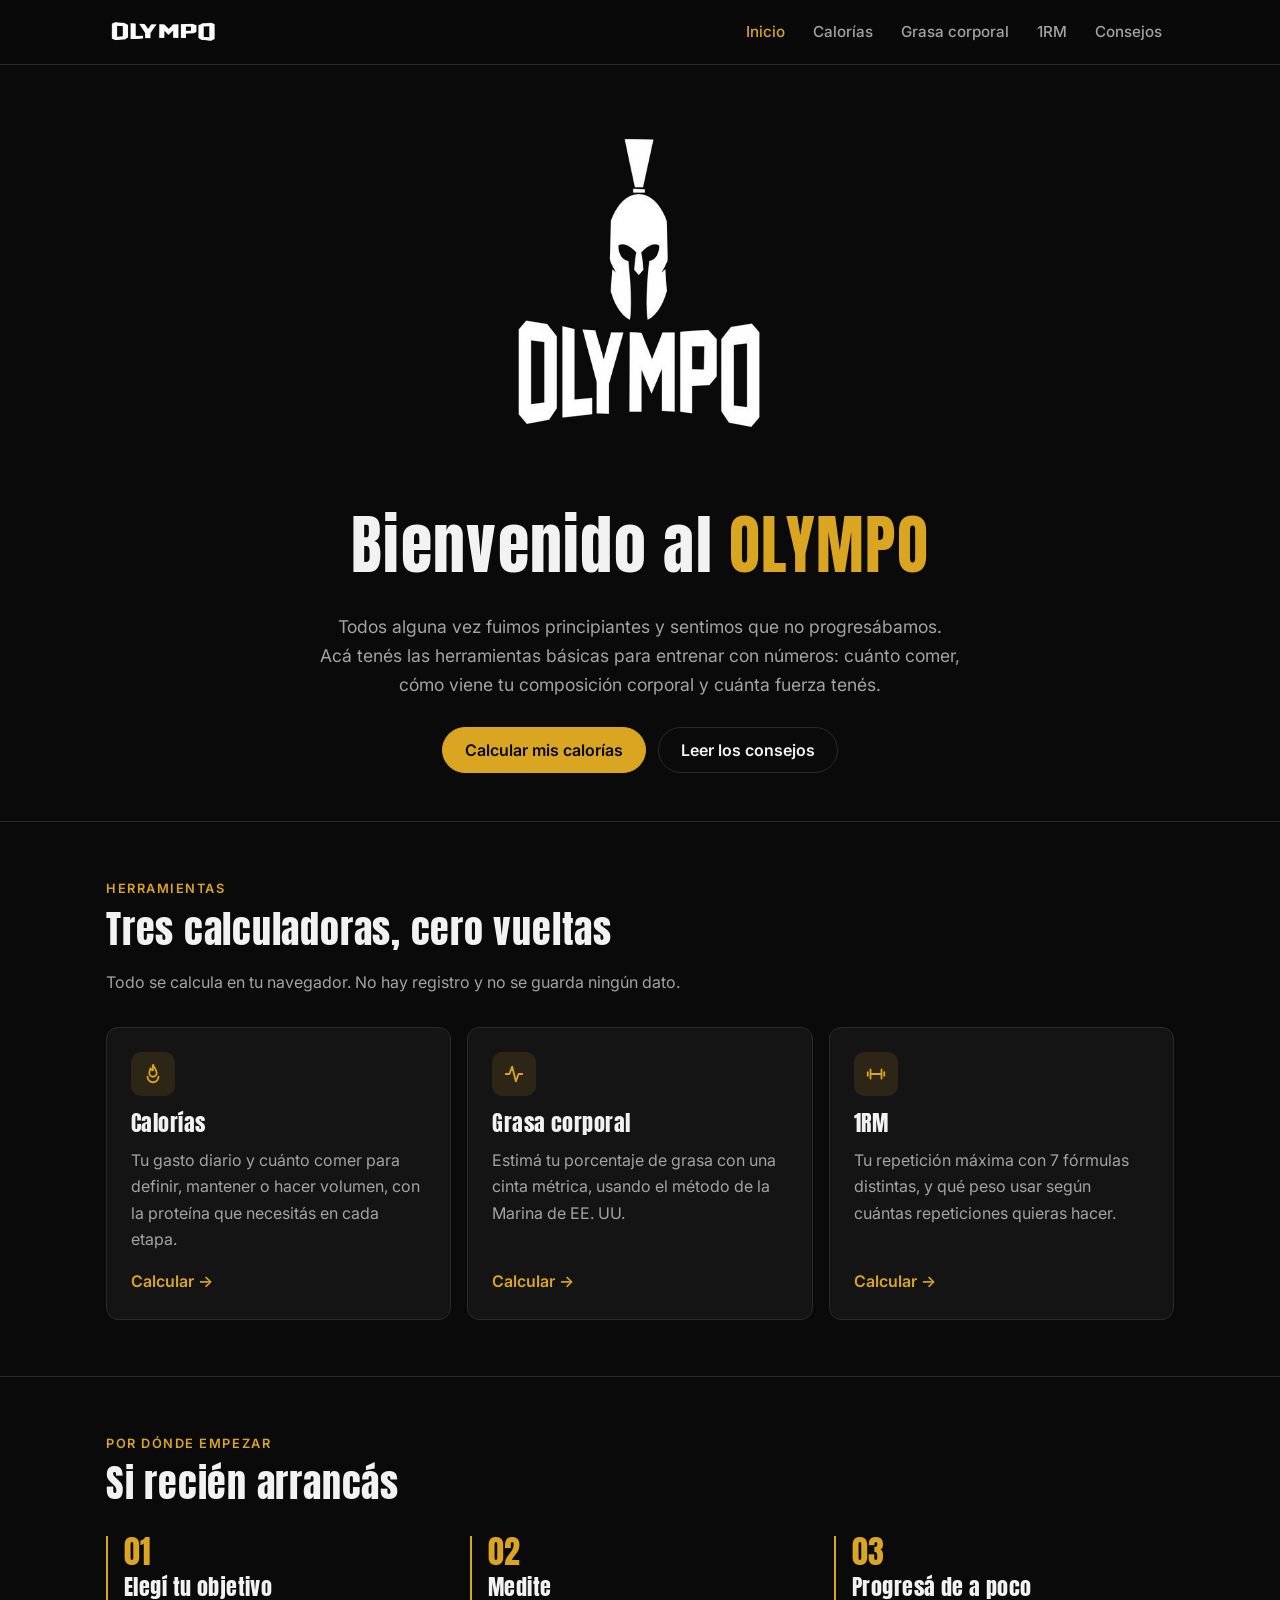
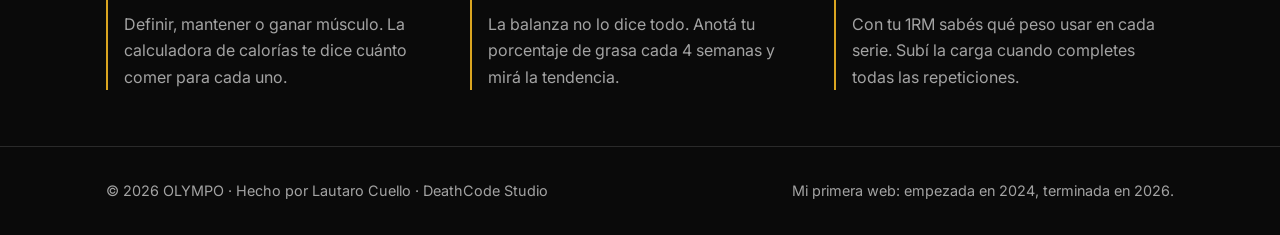
==== index.html @ 26dda4a0 "Rediseño completo, calculadoras corregidas y página de consejos" ====
<!DOCTYPE html>
<html lang="es">
<head>
  <meta charset="UTF-8">
  <meta name="viewport" content="width=device-width, initial-scale=1.0">
  <title>OLYMPO · Calculadoras para progresar en el gym</title>
  <meta name="description" content="Calculá tus calorías, tu porcentaje de grasa corporal y tu 1RM. Herramientas gratis para progresar en el gimnasio.">
  <meta name="theme-color" content="#0a0a0a">
  <link rel="icon" href="assets/img/favicon.png" type="image/png">
  <link rel="apple-touch-icon" href="assets/img/apple-touch-icon.png">
  <link rel="preconnect" href="https://fonts.googleapis.com">
  <link rel="preconnect" href="https://fonts.gstatic.com" crossorigin>
  <link href="https://fonts.googleapis.com/css2?family=Anton&family=Inter:wght@400;500;600;700&display=swap" rel="stylesheet">
  <link rel="stylesheet" href="assets/css/styles.css">
</head>
<body>
  <a class="skip-link" href="#contenido">Saltar al contenido</a>

  <header class="site-header">
    <div class="container">
      <a class="brand" href="index.html" aria-label="OLYMPO, inicio">
        <img src="assets/img/wordmark.jpg" alt="OLYMPO" width="721" height="165">
      </a>
      <button class="nav-toggle" type="button" aria-expanded="false" aria-controls="site-nav">Menú</button>
      <nav id="site-nav" class="site-nav" aria-label="Principal">
        <ul>
          <li><a href="index.html" aria-current="page">Inicio</a></li>
          <li><a href="calorias.html">Calorías</a></li>
          <li><a href="grasa-corporal.html">Grasa corporal</a></li>
          <li><a href="1rm.html">1RM</a></li>
          <li><a href="consejos.html">Consejos</a></li>
        </ul>
      </nav>
    </div>
  </header>

  <main id="contenido">
    <section class="hero">
      <div class="container">
        <img class="hero-logo" src="assets/img/logo.jpg" alt="" width="388" height="349">
        <h1>Bienvenido al <span class="accent">OLYMPO</span></h1>
        <p class="lead">
          Todos alguna vez fuimos principiantes y sentimos que no progresábamos.
          Acá tenés las herramientas básicas para entrenar con números: cuánto comer,
          cómo viene tu composición corporal y cuánta fuerza tenés.
        </p>
        <div class="hero-actions">
          <a class="btn" href="calorias.html">Calcular mis calorías</a>
          <a class="btn btn-ghost" href="consejos.html">Leer los consejos</a>
        </div>
      </div>
    </section>

    <section class="section" aria-labelledby="titulo-herramientas">
      <div class="container">
        <div class="section-head">
          <span class="eyebrow">Herramientas</span>
          <h2 id="titulo-herramientas">Tres calculadoras, cero vueltas</h2>
          <p class="muted">Todo se calcula en tu navegador. No hay registro y no se guarda ningún dato.</p>
        </div>

        <div class="cards">
          <a class="card" href="calorias.html">
            <span class="card-icon" aria-hidden="true">
              <svg width="22" height="22" viewBox="0 0 24 24" fill="none" stroke="currentColor" stroke-width="2" stroke-linecap="round" stroke-linejoin="round"><path d="M12 2c1 3 4 5 4 9a4 4 0 0 1-8 0c0-2 1-3 1-5 1 1 2 2 3 2 0-2-1-4 0-6z"/><path d="M6 15a6 6 0 0 0 12 0"/></svg>
            </span>
            <h3>Calorías</h3>
            <p>Tu gasto diario y cuánto comer para definir, mantener o hacer volumen, con la proteína que necesitás en cada etapa.</p>
            <span class="card-link">Calcular →</span>
          </a>

          <a class="card" href="grasa-corporal.html">
            <span class="card-icon" aria-hidden="true">
              <svg width="22" height="22" viewBox="0 0 24 24" fill="none" stroke="currentColor" stroke-width="2" stroke-linecap="round" stroke-linejoin="round"><path d="M3 12h4l3-8 4 16 3-8h4"/></svg>
            </span>
            <h3>Grasa corporal</h3>
            <p>Estimá tu porcentaje de grasa con una cinta métrica, usando el método de la Marina de EE. UU.</p>
            <span class="card-link">Calcular →</span>
          </a>

          <a class="card" href="1rm.html">
            <span class="card-icon" aria-hidden="true">
              <svg width="22" height="22" viewBox="0 0 24 24" fill="none" stroke="currentColor" stroke-width="2" stroke-linecap="round" stroke-linejoin="round"><path d="M6 7v10M18 7v10M3 10v4M21 10v4M6 12h12"/></svg>
            </span>
            <h3>1RM</h3>
            <p>Tu repetición máxima con 7 fórmulas distintas, y qué peso usar según cuántas repeticiones quieras hacer.</p>
            <span class="card-link">Calcular →</span>
          </a>
        </div>
      </div>
    </section>

    <section class="section" aria-labelledby="titulo-empezar">
      <div class="container">
        <div class="section-head">
          <span class="eyebrow">Por dónde empezar</span>
          <h2 id="titulo-empezar">Si recién arrancás</h2>
        </div>
        <ol class="steps">
          <li>
            <h3>Elegí tu objetivo</h3>
            <p>Definir, mantener o ganar músculo. La calculadora de calorías te dice cuánto comer para cada uno.</p>
          </li>
          <li>
            <h3>Medite</h3>
            <p>La balanza no lo dice todo. Anotá tu porcentaje de grasa cada 4 semanas y mirá la tendencia.</p>
          </li>
          <li>
            <h3>Progresá de a poco</h3>
            <p>Con tu 1RM sabés qué peso usar en cada serie. Subí la carga cuando completes todas las repeticiones.</p>
          </li>
        </ol>
      </div>
    </section>
  </main>

  <footer class="site-footer">
    <div class="container">
      <p>© <span id="anio">2026</span> OLYMPO · Hecho por Lautaro Cuello · DeathCode Studio</p>
      <p>Mi primera web: empezada en 2024, terminada en 2026.</p>
    </div>
  </footer>

  <script src="assets/js/nav.js"></script>
</body>
</html>
---- assets/css/styles.css ----
/* ============ OLYMPO — estilos compartidos ============ */

:root {
  --bg: #0a0a0a;
  --surface: #141414;
  --surface-2: #1c1c1c;
  --border: #2a2a2a;
  --text: #f2f2f2;
  --muted: #a3a3a3;
  --gold: #daa520;
  --gold-soft: rgba(218, 165, 32, 0.12);
  --gold-dark: #8b6508;
  --danger: #f87171;

  --font-display: "Anton", Impact, "Arial Narrow", sans-serif;
  --font-body: "Inter", system-ui, -apple-system, "Segoe UI", Roboto, sans-serif;

  --radius: 12px;
  --gutter: 16px;
  --max: 1100px;
}

*,
*::before,
*::after {
  box-sizing: border-box;
}

html {
  scroll-behavior: smooth;
}

body {
  margin: 0;
  background: var(--bg);
  color: var(--text);
  font-family: var(--font-body);
  font-size: 1rem;
  line-height: 1.65;
  -webkit-font-smoothing: antialiased;
}

img {
  max-width: 100%;
  display: block;
}

a {
  color: var(--gold);
}

h1,
h2,
h3 {
  font-family: var(--font-display);
  font-weight: 400;
  letter-spacing: 0.02em;
  line-height: 1.1;
  margin: 0 0 0.5em;
}

h1 { font-size: clamp(2.4rem, 6vw, 4rem); }
h2 { font-size: clamp(1.7rem, 3.5vw, 2.4rem); }
h3 { font-size: 1.35rem; }

p { margin: 0 0 1em; }

.accent { color: var(--gold); }
.muted { color: var(--muted); }

.container {
  width: 100%;
  max-width: var(--max);
  margin: 0 auto;
  padding: 0 var(--gutter);
}

.skip-link {
  position: absolute;
  left: -999px;
  top: 8px;
  background: var(--gold);
  color: #000;
  padding: 8px 12px;
  border-radius: 6px;
  z-index: 100;
}
.skip-link:focus { left: 8px; }

:focus-visible {
  outline: 2px solid var(--gold);
  outline-offset: 3px;
}

/* ---------- Encabezado ---------- */

.site-header {
  position: sticky;
  top: 0;
  z-index: 50;
  background: rgba(10, 10, 10, 0.92);
  backdrop-filter: blur(8px);
  border-bottom: 1px solid var(--border);
}

.site-header .container {
  display: flex;
  align-items: center;
  justify-content: space-between;
  min-height: 64px;
  gap: 16px;
}

.brand {
  display: flex;
  align-items: center;
}
.brand img {
  height: 26px;
  width: auto;
  mix-blend-mode: lighten; /* el JPG tiene fondo negro: así se funde con la página */
}

.nav-toggle {
  display: none;
  background: none;
  border: 1px solid var(--border);
  color: var(--text);
  border-radius: 8px;
  padding: 8px 12px;
  font: inherit;
  cursor: pointer;
}

.site-nav ul {
  list-style: none;
  display: flex;
  gap: 4px;
  margin: 0;
  padding: 0;
}

.site-nav a {
  display: block;
  padding: 8px 12px;
  border-radius: 8px;
  color: var(--muted);
  text-decoration: none;
  font-weight: 500;
  font-size: 0.95rem;
  transition: color 0.2s, background-color 0.2s;
}
.site-nav a:hover { color: var(--text); background: var(--surface-2); }
.site-nav a[aria-current="page"] { color: var(--gold); }

@media (max-width: 760px) {
  .nav-toggle { display: inline-block; }
  .site-nav {
    position: absolute;
    top: 100%;
    left: 0;
    right: 0;
    background: var(--bg);
    border-bottom: 1px solid var(--border);
    display: none;
  }
  .site-nav.is-open { display: block; }
  .site-nav ul {
    flex-direction: column;
    padding: 8px var(--gutter) 16px;
  }
  .site-nav a { padding: 12px; }
}

/* ---------- Botones ---------- */

.btn {
  display: inline-flex;
  align-items: center;
  justify-content: center;
  gap: 8px;
  padding: 12px 22px;
  border-radius: 999px;
  border: 1px solid var(--gold);
  background: var(--gold);
  color: #0a0a0a;
  font: 600 1rem var(--font-body);
  text-decoration: none;
  cursor: pointer;
  transition: background-color 0.2s, color 0.2s, transform 0.1s;
}
.btn:hover { background: #e8b52e; }
.btn:active { transform: translateY(1px); }

.btn-ghost {
  background: transparent;
  color: var(--text);
  border-color: var(--border);
}
.btn-ghost:hover { background: var(--surface-2); }

/* ---------- Portada ---------- */

.hero {
  padding: 64px 0 48px;
  text-align: center;
}
.hero-logo {
  width: min(260px, 60vw);
  margin: 0 auto 32px;
  mix-blend-mode: lighten;
}
.hero .lead {
  max-width: 640px;
  margin: 0 auto 1em;
  color: var(--muted);
  font-size: 1.1rem;
}
.hero-actions {
  display: flex;
  flex-wrap: wrap;
  justify-content: center;
  gap: 12px;
  margin-top: 28px;
}

.section {
  padding: 56px 0;
  border-top: 1px solid var(--border);
}
.section-head {
  max-width: 640px;
  margin-bottom: 32px;
}
.eyebrow {
  display: block;
  color: var(--gold);
  font-size: 0.8rem;
  font-weight: 600;
  letter-spacing: 0.12em;
  text-transform: uppercase;
  margin-bottom: 8px;
}

.cards {
  display: grid;
  grid-template-columns: repeat(auto-fit, minmax(240px, 1fr));
  gap: 16px;
}

.card {
  background: var(--surface);
  border: 1px solid var(--border);
  border-radius: var(--radius);
  padding: 24px;
}

a.card {
  display: flex;
  flex-direction: column;
  color: var(--text);
  text-decoration: none;
  transition: border-color 0.2s, transform 0.2s;
}
a.card:hover {
  border-color: var(--gold);
  transform: translateY(-2px);
}
a.card p { color: var(--muted); flex: 1; }
.card-link { color: var(--gold); font-weight: 600; }

.card-icon {
  width: 44px;
  height: 44px;
  border-radius: 10px;
  display: grid;
  place-items: center;
  background: var(--gold-soft);
  color: var(--gold);
  margin-bottom: 16px;
}

.steps {
  list-style: none;
  padding: 0;
  margin: 0;
  display: grid;
  grid-template-columns: repeat(auto-fit, minmax(220px, 1fr));
  gap: 24px;
  counter-reset: paso;
}
.steps li {
  counter-increment: paso;
  border-left: 2px solid var(--gold);
  padding-left: 16px;
}
.steps li::before {
  content: "0" counter(paso);
  display: block;
  font-family: var(--font-display);
  font-size: 2rem;
  color: var(--gold);
  line-height: 1;
  margin-bottom: 8px;
}
.steps p { color: var(--muted); margin: 0; }

/* ---------- Páginas de calculadora ---------- */

.page-head {
  padding: 48px 0 24px;
}
.page-head p {
  color: var(--muted);
  max-width: 680px;
  font-size: 1.05rem;
}

.calc {
  display: grid;
  grid-template-columns: minmax(0, 1fr) minmax(0, 1.2fr);
  gap: 24px;
  align-items: start;
  padding-bottom: 48px;
}
@media (max-width: 820px) {
  .calc { grid-template-columns: 1fr; }
}

.form-grid {
  display: grid;
  grid-template-columns: 1fr 1fr;
  gap: 16px;
}
.form-grid .full { grid-column: 1 / -1; }
@media (max-width: 420px) {
  .form-grid { grid-template-columns: 1fr; }
}

.field label,
.field legend {
  display: block;
  font-size: 0.9rem;
  font-weight: 500;
  margin-bottom: 6px;
}
.field .hint {
  display: block;
  font-size: 0.8rem;
  color: var(--muted);
  margin-top: 4px;
}

input,
select {
  width: 100%;
  padding: 11px 12px;
  background: var(--surface-2);
  border: 1px solid var(--border);
  border-radius: 8px;
  color: var(--text);
  font: inherit;
}
input:focus,
select:focus {
  outline: none;
  border-color: var(--gold);
  box-shadow: 0 0 0 3px var(--gold-soft);
}
input[aria-invalid="true"] { border-color: var(--danger); }

fieldset {
  border: 0;
  padding: 0;
  margin: 0;
  min-width: 0;
}

.segmented {
  display: grid;
  grid-template-columns: 1fr 1fr;
  gap: 4px;
  background: var(--surface-2);
  border: 1px solid var(--border);
  border-radius: 8px;
  padding: 4px;
}
.segmented input {
  position: absolute;
  opacity: 0;
  width: 1px;
  height: 1px;
}
.segmented label {
  margin: 0;
  text-align: center;
  padding: 8px;
  border-radius: 6px;
  cursor: pointer;
  color: var(--muted);
  transition: background-color 0.2s, color 0.2s;
}
.segmented input:checked + label {
  background: var(--gold);
  color: #0a0a0a;
  font-weight: 600;
}
.segmented input:focus-visible + label {
  outline: 2px solid var(--gold);
  outline-offset: 2px;
}

.form-actions { margin-top: 20px; }
.form-actions .btn { width: 100%; }

.form-error {
  color: var(--danger);
  font-size: 0.9rem;
  margin: 12px 0 0;
  min-height: 1.4em;
}

/* Resultados */

#resultado {
  scroll-margin-top: 80px; /* que no quede tapado por el encabezado fijo */
}

.result-empty {
  color: var(--muted);
  text-align: center;
  padding: 32px 8px;
}

.big-number {
  font-family: var(--font-display);
  font-size: clamp(3rem, 9vw, 4.5rem);
  line-height: 1;
  color: var(--gold);
}
.big-number small {
  font-family: var(--font-body);
  font-size: 1rem;
  color: var(--muted);
  margin-left: 6px;
}
.result-label {
  font-size: 0.85rem;
  text-transform: uppercase;
  letter-spacing: 0.1em;
  color: var(--muted);
  margin-bottom: 8px;
}

.stat-row {
  display: grid;
  grid-template-columns: 1fr;
  gap: 12px;
  margin-top: 20px;
}

#resultado {
  container-type: inline-size;
}
@container (min-width: 460px) {
  .stat-row { grid-template-columns: repeat(3, 1fr); }
}
.stat {
  background: var(--surface-2);
  border: 1px solid var(--border);
  border-radius: 10px;
  padding: 14px;
}
.stat.is-highlight { border-color: var(--gold); }
.stat .stat-title {
  font-size: 0.85rem;
  color: var(--muted);
  margin-bottom: 4px;
}
.stat .stat-value {
  font-weight: 700;
  font-size: 1.15rem;
}
.stat .stat-sub {
  font-size: 0.8rem;
  color: var(--muted);
  margin-top: 4px;
}

.table-wrap {
  overflow-x: auto;
  margin-top: 20px;
}
table {
  width: 100%;
  border-collapse: collapse;
  font-size: 0.95rem;
}
th,
td {
  padding: 9px 10px;
  text-align: left;
  border-bottom: 1px solid var(--border);
  font-variant-numeric: tabular-nums;
}
th {
  color: var(--muted);
  font-weight: 500;
  font-size: 0.85rem;
}
td.num,
th.num { text-align: right; }
tr.is-current td {
  color: var(--gold);
  font-weight: 600;
}

.note {
  font-size: 0.85rem;
  color: var(--muted);
  margin-top: 16px;
}

/* Texto explicativo */

.prose {
  max-width: 720px;
  padding: 48px 0 56px;
  border-top: 1px solid var(--border);
}
.prose h2 { margin-top: 1.4em; }
.prose h2:first-child { margin-top: 0; }
.prose ul { padding-left: 1.2em; }
.prose li { margin-bottom: 0.5em; }
.prose code {
  background: var(--surface-2);
  padding: 2px 6px;
  border-radius: 4px;
  font-size: 0.9em;
}

.callout {
  background: var(--gold-soft);
  border: 1px solid rgba(218, 165, 32, 0.35);
  border-radius: var(--radius);
  padding: 16px 18px;
  margin: 24px 0;
}
.callout p:last-child { margin: 0; }

/* ---------- Pie ---------- */

.site-footer {
  border-top: 1px solid var(--border);
  padding: 32px 0;
  color: var(--muted);
  font-size: 0.9rem;
}
.site-footer .container {
  display: flex;
  flex-wrap: wrap;
  justify-content: space-between;
  gap: 12px;
}
.site-footer p { margin: 0; }

@media (prefers-reduced-motion: reduce) {
  *,
  *::before,
  *::after {
    transition: none !important;
    scroll-behavior: auto !important;
  }
}
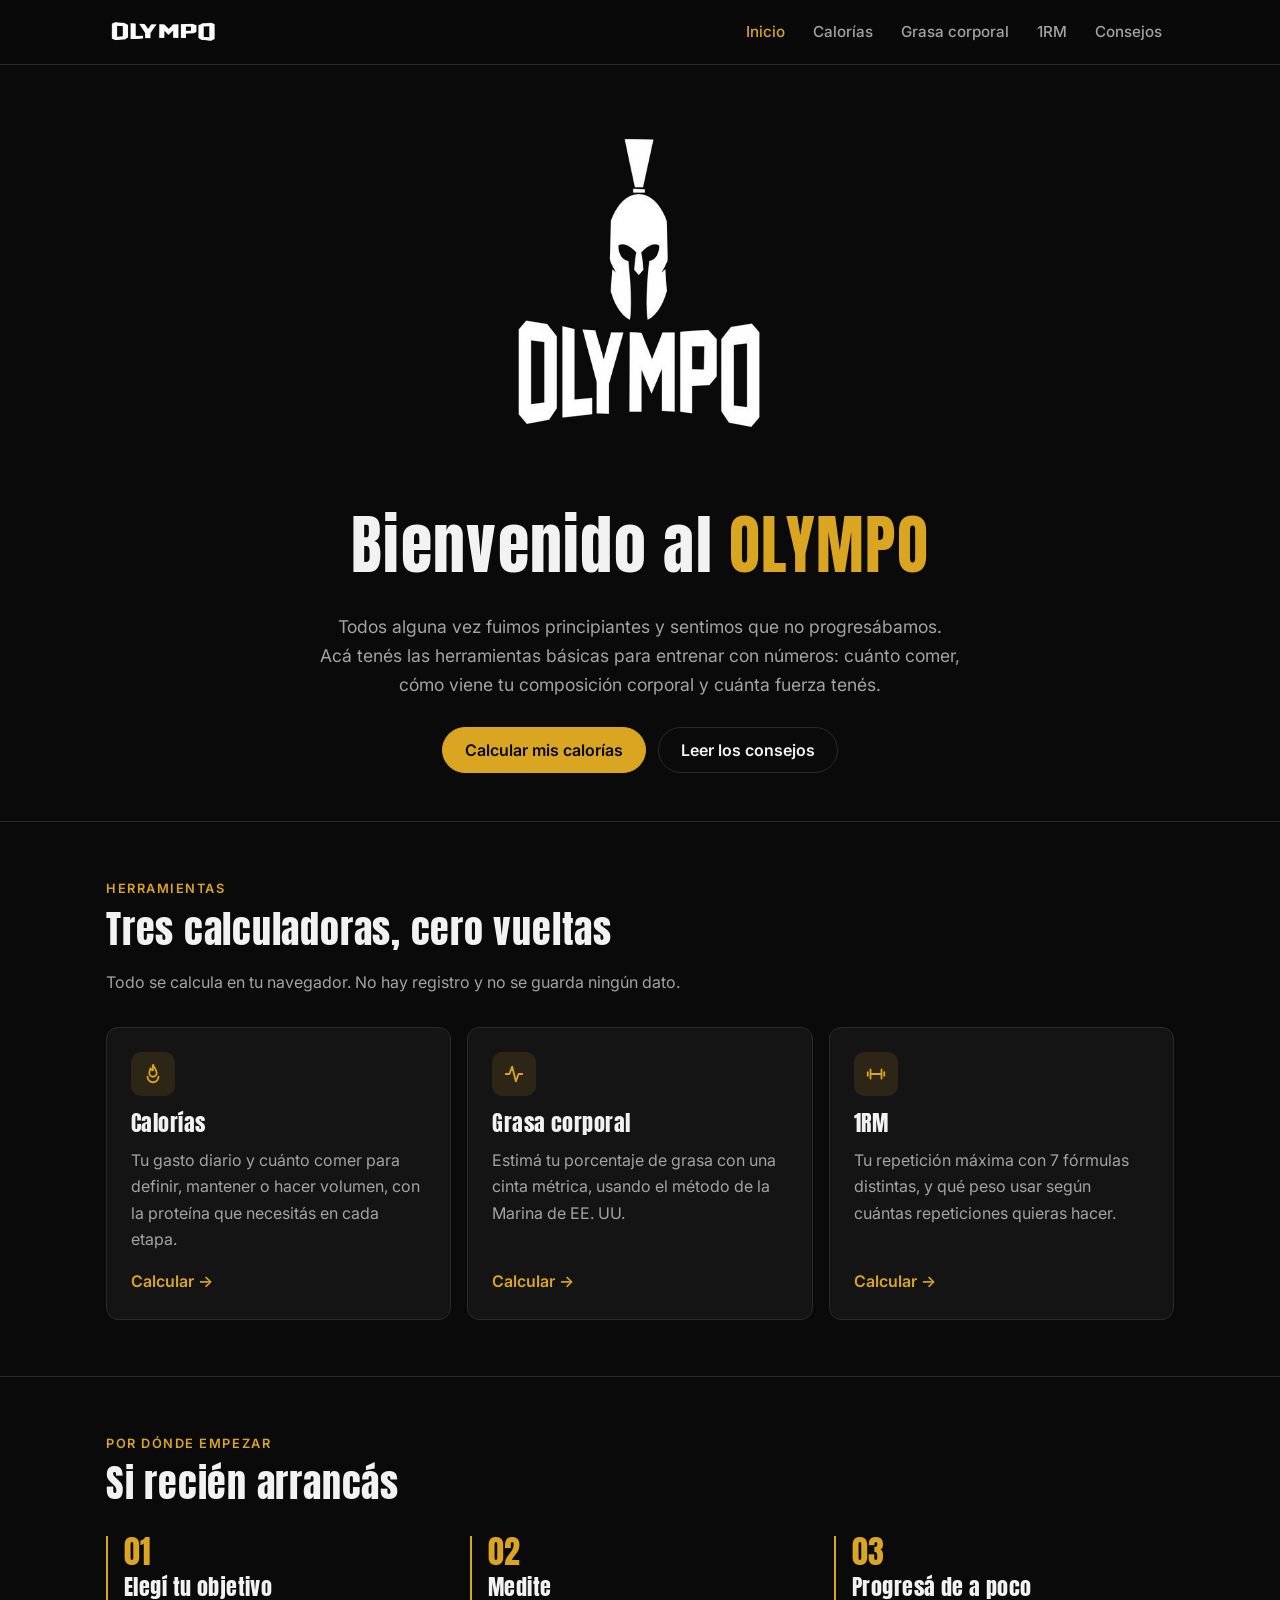
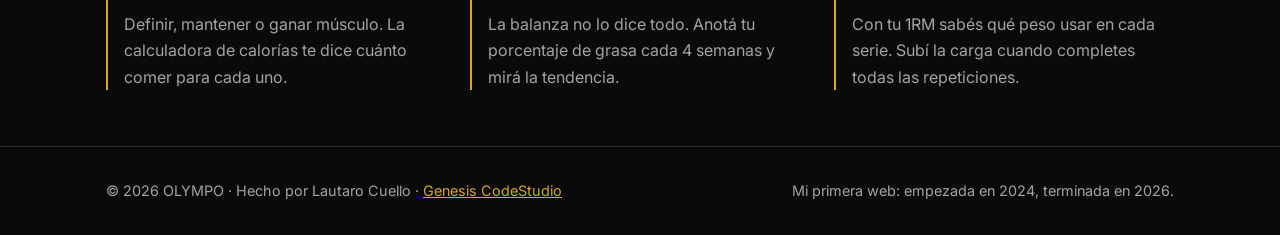
==== commit 8beff551: "Ajuste de footer" ====
--- a/index.html
+++ b/index.html
@@ -116,7 +116,7 @@
 
   <footer class="site-footer">
     <div class="container">
-      <p>© <span id="anio">2026</span> OLYMPO · Hecho por Lautaro Cuello · DeathCode Studio</p>
+      <p>© <span id="anio">2026</span> OLYMPO · Hecho por Lautaro Cuello · <a href="https://genesiscodestudio.com" target="_blank" rel="noopener">Genesis CodeStudio</a></p>
       <p>Mi primera web: empezada en 2024, terminada en 2026.</p>
     </div>
   </footer>
